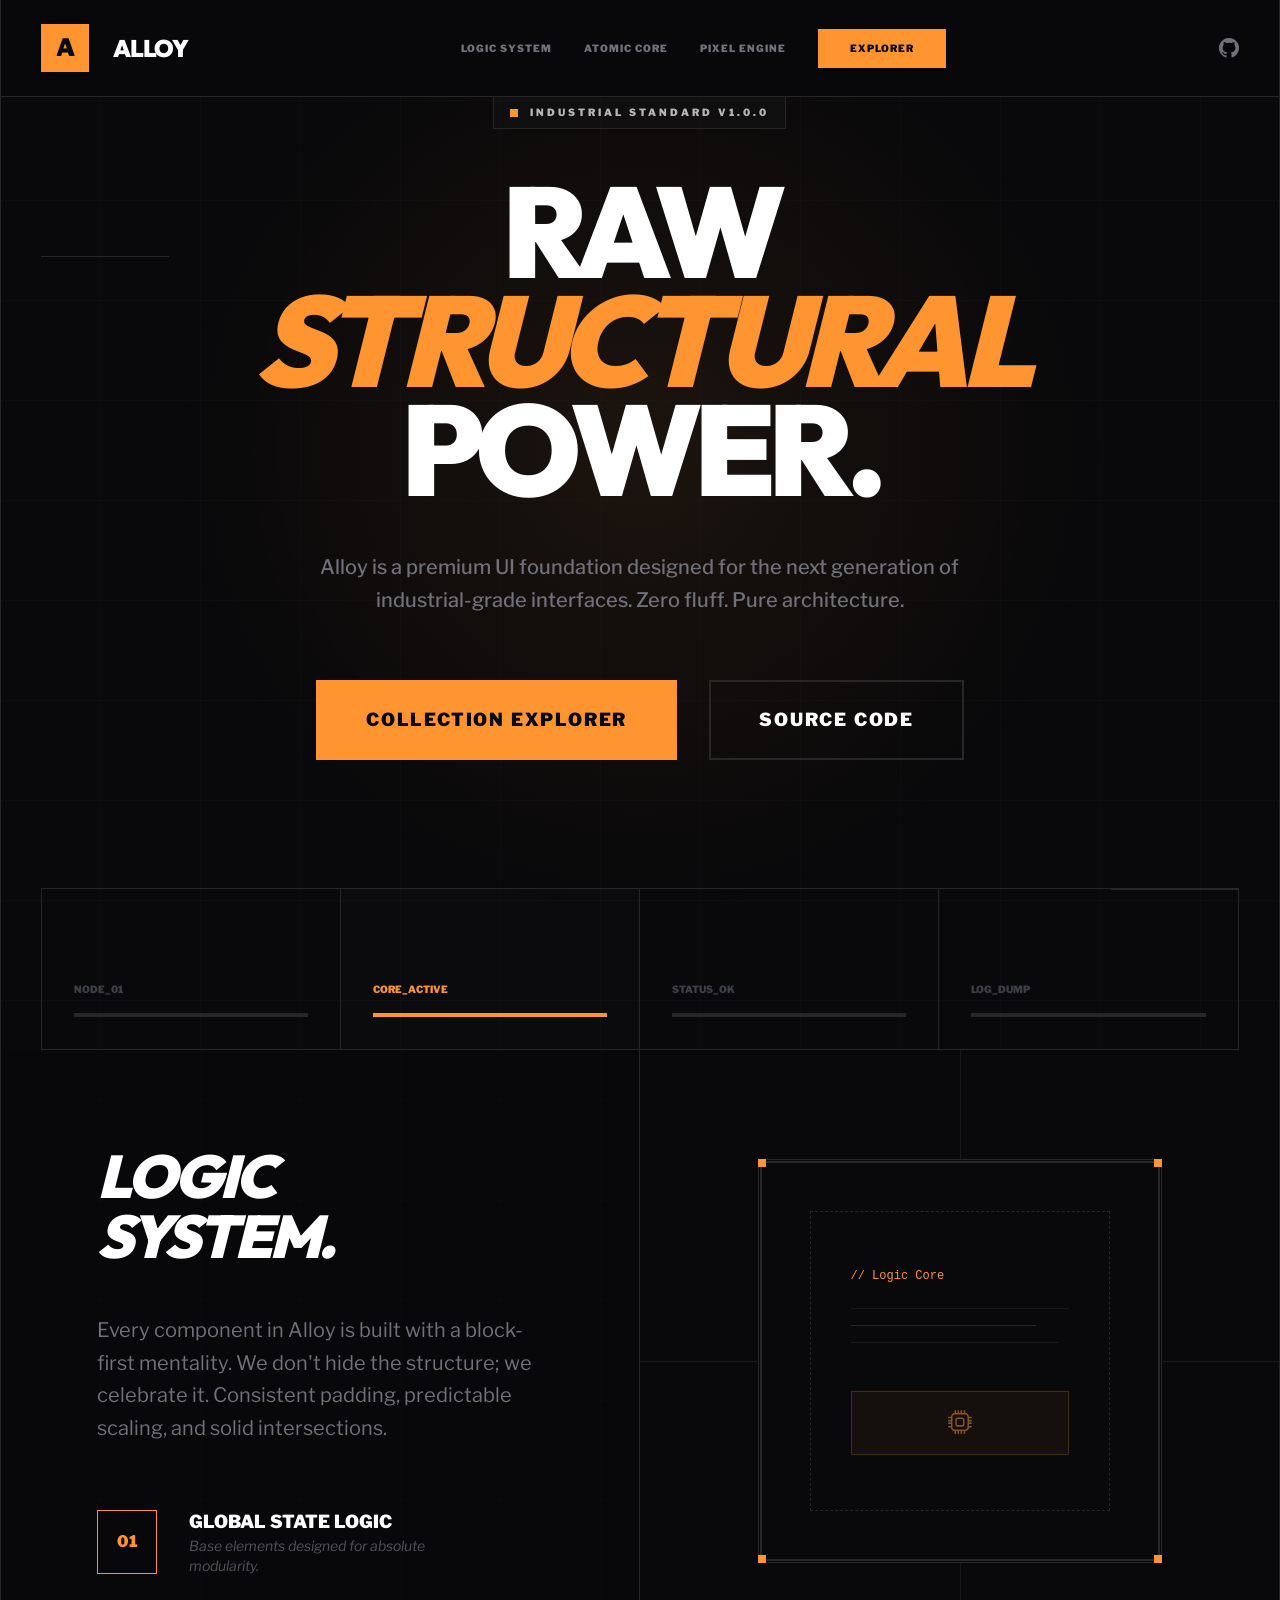
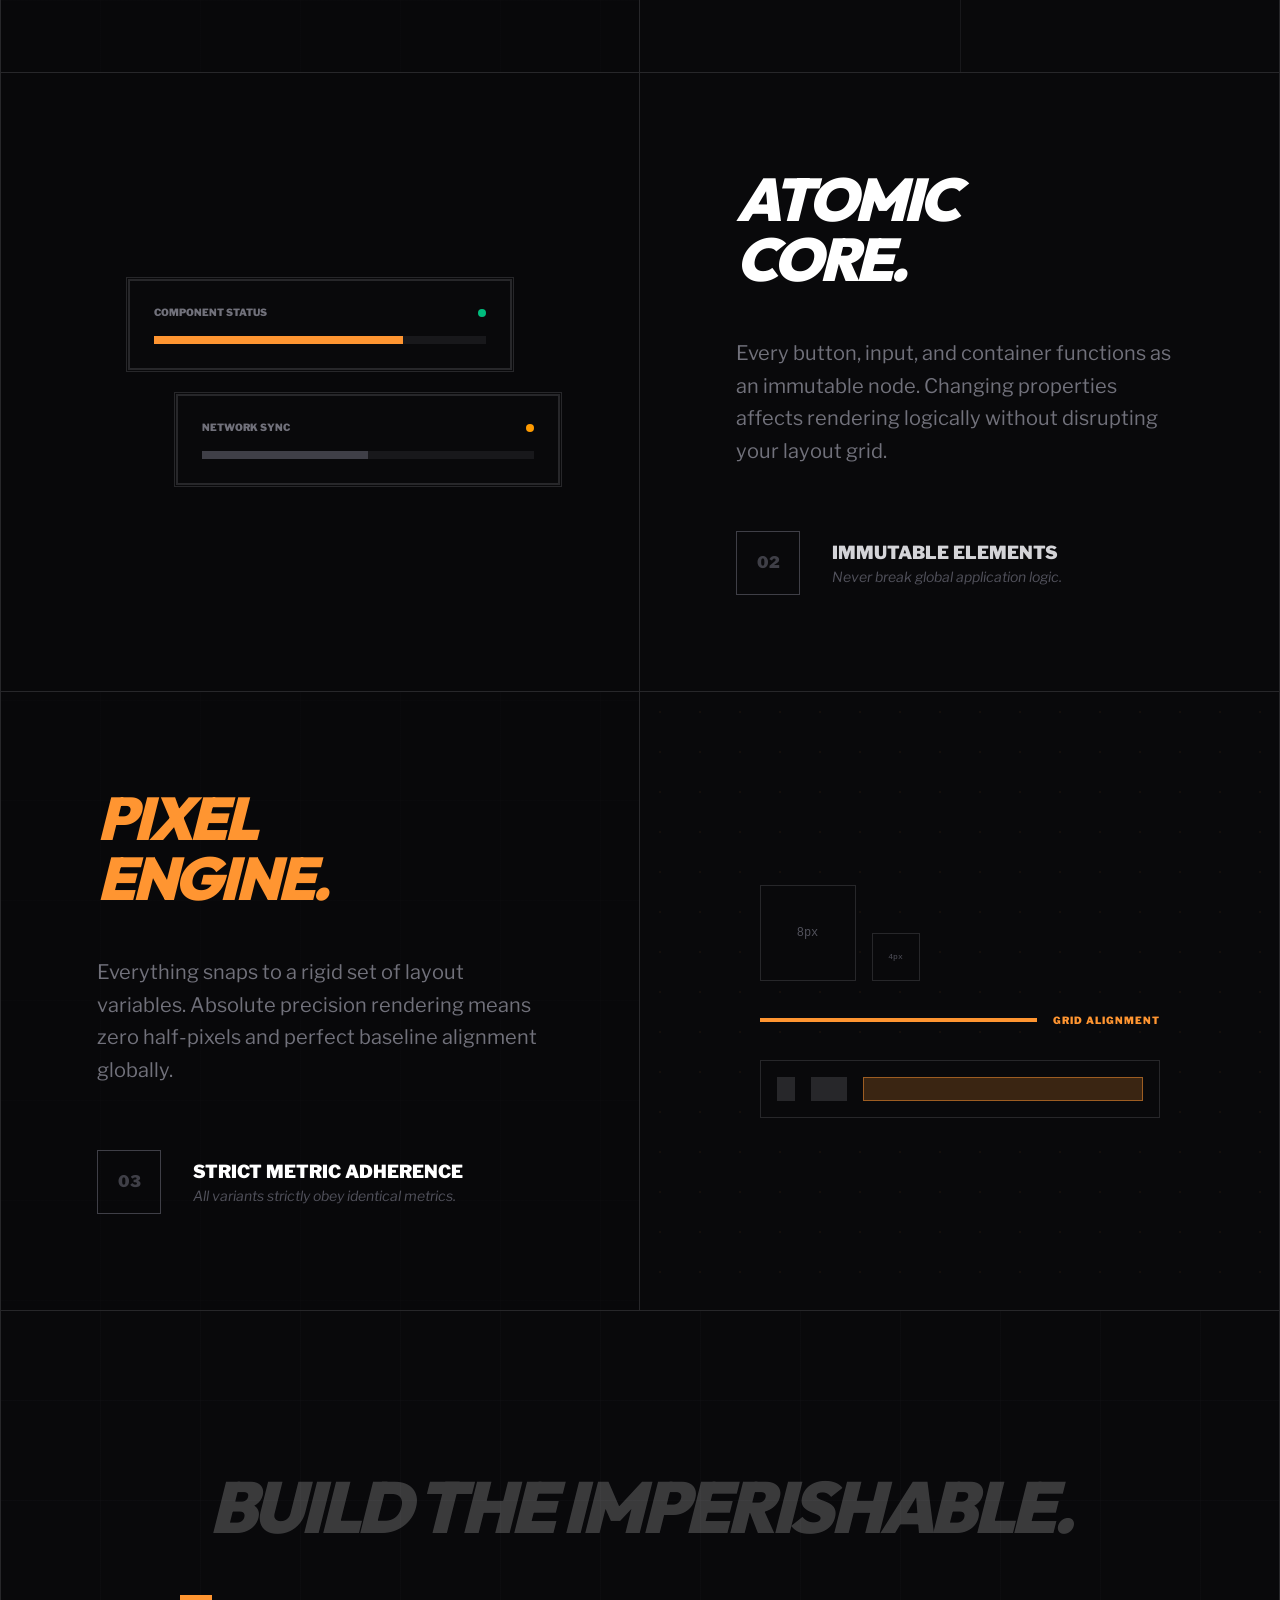
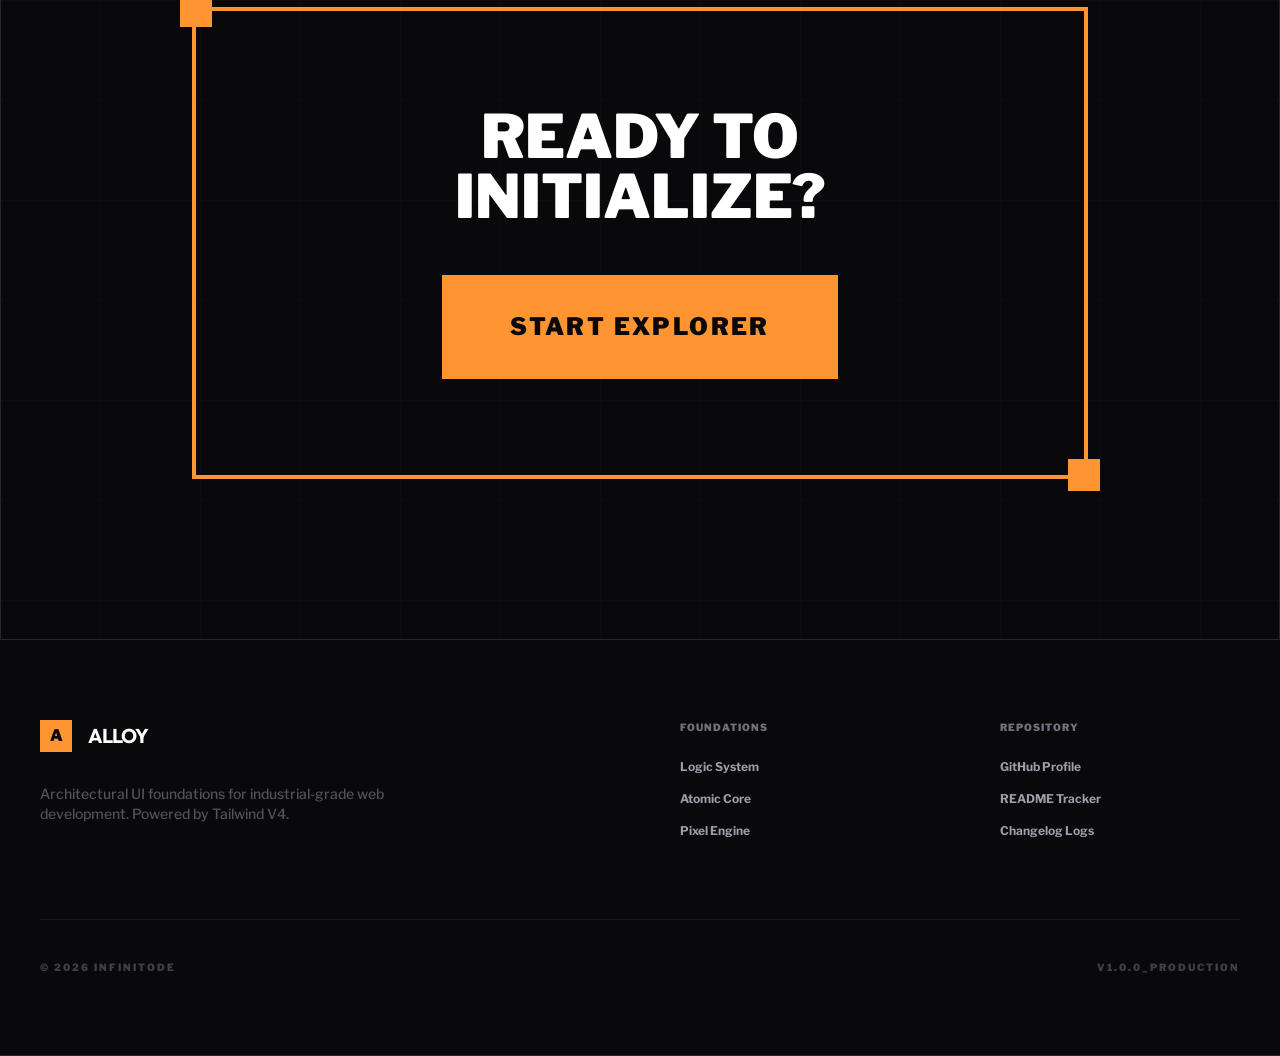
==== index.html @ 968284f5 "Initial commit." ====
﻿<!DOCTYPE html>
<html lang="en" class="dark">

<head>
    <meta charset="UTF-8">
    <meta name="viewport" content="width=device-width, initial-scale=1.0">
    <title>Alloy | Premium UI Foundation</title>
    <link href="./src/index.css" rel="stylesheet">
    <link rel="stylesheet" href="https://cdn.jsdelivr.net/npm/bootstrap-icons/font/bootstrap-icons.css">
    <style>
        :root {
            --color-primary: #FF9531;
            --color-bg: #09090b;
            --color-bg-alt: #18181b;
            --color-border: #27272a;
            --color-text: #ffffff;
            --color-text-dim: #71717a;
        }

        .grid-lines {
            background-image:
                linear-gradient(to right, rgba(39, 39, 42, 0.15) 1px, transparent 1px),
                linear-gradient(to bottom, rgba(39, 39, 42, 0.15) 1px, transparent 1px);
            background-size: 100px 100px;
        }

        .pixel-border {
            box-shadow: 0 0 0 1px var(--color-bg), 0 0 0 2px var(--color-border);
        }

        .hero-glow {
            background: radial-gradient(circle at 50% 50%, rgba(255, 149, 49, 0.08) 0%, transparent 60%);
        }
        
    </style>
</head>

<body class="bg-bg text-white font-sans overflow-x-hidden">
    <!-- Overlay Glow -->
    <div class="fixed inset-0 hero-glow pointer-events-none"></div>

    <!-- Structured Navigation -->
    <header class="fixed top-0 left-0 w-full z-50 border-b border-border bg-bg/95 backdrop-blur-md">
        <div class="max-w-[1440px] mx-auto px-10 h-24 flex items-center justify-between border-x border-border">
            <div class="flex items-center gap-6">
                <div class="w-12 h-12 bg-primary flex items-center justify-center font-black text-2xl text-zinc-950">A</div>
                <span class="text-2xl font-outfit font-black tracking-tighter">ALLOY</span>
            </div>

            <nav class="hidden md:flex items-center gap-8">
                <a href="#logic-system" class="text-[10px] font-black uppercase tracking-widest text-zinc-500 hover:text-white transition-colors">Logic System</a>
                <a href="#atomic-core" class="text-[10px] font-black uppercase tracking-widest text-zinc-500 hover:text-white transition-colors">Atomic Core</a>
                <a href="#pixel-engine" class="text-[10px] font-black uppercase tracking-widest text-zinc-500 hover:text-white transition-colors">Pixel Engine</a>
                <a href="components/index.html" class="px-8 py-3 bg-primary text-zinc-950 font-black text-[10px] uppercase tracking-widest hover:bg-white transition-all">EXPLORER</a>
            </nav>

            <div class="flex items-center gap-6">
                <a href="https://github.com/Infinitode/Alloy" class="text-xl text-zinc-500 hover:text-white" target="_blank"><i class="bi bi-github"></i></a>
                <div class="md:hidden text-2xl"><i class="bi bi-list"></i></div>
            </div>
        </div>
    </header>

    <main class="relative pt-24 min-h-screen grid-lines">
        <!-- Hero Section -->
        <section class="max-w-[1440px] mx-auto border-x border-border min-h-[calc(100vh-96px)] flex flex-col items-center justify-center px-10 relative overflow-hidden">
            <div class="absolute top-40 left-10 w-32 h-px bg-border"></div>
            <div class="absolute bottom-40 right-10 w-32 h-px bg-border"></div>

            <div class="text-center relative z-10">
                <div class="inline-flex items-center gap-3 px-4 py-2 border border-border bg-zinc-900/40 mb-12">
                    <span class="w-2 h-2 bg-primary animate-pulse"></span>
                    <span class="text-[10px] font-black tracking-[0.3em] uppercase opacity-70">Industrial Standard v1.0.0</span>
                </div>

                <h1 class="text-[clamp(3rem,10vw,10rem)] font-black font-outfit tracking-[calc(-0.06em)] leading-[0.85] mb-12">
                    RAW <br> <span class="text-primary italic">STRUCTURAL</span> <br> POWER.
                </h1>

                <p class="text-zinc-500 max-w-2xl mx-auto text-xl font-medium mb-16 leading-relaxed">
                    Alloy is a premium UI foundation designed for the next generation of industrial-grade interfaces. Zero fluff. Pure architecture.
                </p>

                <div class="flex flex-col md:flex-row items-center justify-center gap-8">
                    <a href="components/index.html" class="w-full md:w-auto px-12 py-6 bg-primary text-zinc-950 font-black text-lg uppercase tracking-widest border-2 border-primary hover:bg-transparent hover:text-primary transition-all">
                        COLLECTION EXPLORER
                    </a>
                    <a href="https://github.com/Infinitode/Alloy" target="_blank" class="w-full md:w-auto px-12 py-6 border-2 border-border font-black text-lg uppercase tracking-widest hover:border-primary hover:text-primary hover:bg-zinc-900/50 transition-all">
                        SOURCE CODE
                    </a>
                </div>
            </div>

            <!-- Visual Static Elements -->
            <div class="mt-32 w-full grid grid-cols-2 md:grid-cols-4 border border-border overflow-hidden">
                <div class="h-40 border-r border-border p-8 flex flex-col justify-end hover:bg-zinc-900/40 transition-colors cursor-pointer group">
                    <div class="text-[10px] font-black text-zinc-700 uppercase mb-4 group-hover:text-primary transition-colors">Node_01</div>
                    <div class="h-1 bg-zinc-800 w-full group-hover:bg-primary/50 transition-colors"></div>
                </div>
                <div class="h-40 border-r border-border p-8 flex flex-col justify-end bg-zinc-900/20 hover:bg-zinc-900/60 transition-colors cursor-pointer group">
                    <div class="text-[10px] font-black text-primary uppercase mb-4 group-hover:text-white transition-colors">Core_Active</div>
                    <div class="h-1 bg-primary w-full group-hover:bg-white transition-colors"></div>
                </div>
                <div class="h-40 border-r border-border p-8 flex flex-col justify-end hover:bg-zinc-900/40 transition-colors cursor-pointer group">
                    <div class="text-[10px] font-black text-zinc-700 uppercase mb-4 group-hover:text-primary transition-colors">Status_OK</div>
                    <div class="h-1 bg-zinc-800 w-full group-hover:bg-primary/50 transition-colors"></div>
                </div>
                <div class="h-40 p-8 flex flex-col justify-end hover:bg-zinc-900/40 transition-colors cursor-pointer group">
                    <div class="text-[10px] font-black text-zinc-700 uppercase mb-4 group-hover:text-primary transition-colors">Log_Dump</div>
                    <div class="h-1 bg-zinc-800 w-full group-hover:bg-primary/50 transition-colors"></div>
                </div>
            </div>
        </section>

        <!-- Logic System Section -->
        <section id="logic-system" class="max-w-[1440px] mx-auto border-x border-b border-border bg-bg/50">
            <div class="grid md:grid-cols-2 min-h-[600px]">
                <div class="p-12 lg:p-24 flex flex-col justify-center border-b md:border-b-0 md:border-r border-border">
                    <h2 class="text-6xl font-black font-outfit uppercase tracking-tighter mb-12 italic">Logic <br>System.</h2>
                    <p class="text-zinc-500 text-xl leading-relaxed mb-16 max-w-md">
                        Every component in Alloy is built with a block-first mentality. We don't hide the structure; we celebrate it. Consistent padding, predictable scaling, and solid intersections.
                    </p>
                    <div class="flex items-center gap-8 group cursor-pointer max-w-sm">
                        <div class="w-16 h-16 border border-primary flex items-center justify-center font-black text-primary transition-all group-hover:bg-primary group-hover:text-zinc-950">01</div>
                        <div>
                            <h4 class="font-black text-lg uppercase text-white group-hover:text-primary transition-colors">Global State Logic</h4>
                            <p class="text-zinc-600 text-sm italic">Base elements designed for absolute modularity.</p>
                        </div>
                    </div>
                </div>
                
                <div class="relative bg-zinc-950 flex items-center justify-center p-12 overflow-hidden">
                    <div class="absolute inset-x-0 top-1/2 h-px bg-zinc-900"></div>
                    <div class="absolute inset-y-0 left-1/2 w-px bg-zinc-900"></div>
                    
                    <div class="w-full max-w-[400px] aspect-square border-2 border-border bg-bg p-12 relative z-10 pixel-border hover:-translate-y-2 hover:border-primary transition-all cursor-pointer">
                        <div class="absolute -top-1 -left-1 w-2 h-2 bg-primary"></div>
                        <div class="absolute -top-1 -right-1 w-2 h-2 bg-primary"></div>
                        <div class="absolute -bottom-1 -left-1 w-2 h-2 bg-primary"></div>
                        <div class="absolute -bottom-1 -right-1 w-2 h-2 bg-primary"></div>

                        <div class="h-full border border-dashed border-zinc-800 p-10 flex flex-col justify-center group">
                            <span class="text-xs font-mono text-primary mb-6">// Logic Core</span>
                            <div class="space-y-4">
                                <div class="h-px bg-zinc-900 w-full group-hover:bg-primary/50 transition-colors"></div>
                                <div class="h-px bg-zinc-800 w-[85%] group-hover:bg-primary/30 transition-colors"></div>
                                <div class="h-px bg-zinc-900 w-[95%] group-hover:bg-primary/40 transition-colors"></div>
                                <div class="mt-12 h-16 bg-primary/5 border border-primary/20 flex items-center justify-center">
                                     <i class="bi bi-cpu text-primary opacity-50 text-2xl group-hover:opacity-100 transition-opacity"></i>
                                </div>
                            </div>
                        </div>
                    </div>
                </div>
            </div>
        </section>

        <!-- Atomic Core Section -->
        <section id="atomic-core" class="max-w-[1440px] mx-auto border-x border-b border-border bg-zinc-950">
            <div class="grid md:grid-cols-2 min-h-[600px]">
                <div class="relative bg-bg/50 flex flex-col p-12 overflow-hidden justify-center items-center border-b md:border-b-0 md:border-r border-border order-last md:order-first">
                    <div class="absolute inset-0 grid-lines opacity-10"></div>
                    <div class="relative z-10 w-full max-w-sm">
                        <div class="w-full bg-bg border-2 border-border p-6 mb-6 pixel-border group hover:border-white transition-all cursor-pointer">
                            <div class="flex justify-between items-center mb-4">
                                <span class="text-[10px] font-black uppercase text-zinc-500 group-hover:text-white transition-colors">Component Status</span>
                                <div class="w-2 h-2 rounded-full bg-emerald-500 animate-pulse"></div>
                            </div>
                            <div class="h-2 w-full bg-zinc-900"><div class="h-full bg-primary w-3/4"></div></div>
                        </div>
                        <div class="w-full bg-bg border-2 border-border p-6 ml-12 pixel-border group hover:border-white transition-all cursor-pointer">
                            <div class="flex justify-between items-center mb-4">
                                <span class="text-[10px] font-black uppercase text-zinc-500 group-hover:text-white transition-colors">Network Sync</span>
                                <div class="w-2 h-2 rounded-full bg-amber-500"></div>
                            </div>
                            <div class="h-2 w-full bg-zinc-900"><div class="h-full bg-zinc-700 w-1/2 group-hover:bg-white transition-colors"></div></div>
                        </div>
                    </div>
                </div>
                <div class="p-12 lg:p-24 flex flex-col justify-center">
                    <h2 class="text-6xl font-black font-outfit uppercase tracking-tighter mb-12 italic">Atomic <br>Core.</h2>
                    <p class="text-zinc-500 text-xl leading-relaxed mb-16 max-w-md">
                        Every button, input, and container functions as an immutable node. Changing properties affects rendering logically without disrupting your layout grid.
                    </p>
                    <div class="flex items-center gap-8 group cursor-pointer max-w-sm">
                        <div class="w-16 h-16 border border-zinc-700 flex items-center justify-center font-black text-zinc-700 transition-all group-hover:border-white group-hover:text-white">02</div>
                        <div>
                            <h4 class="font-black text-lg uppercase text-zinc-300 group-hover:text-white transition-colors">Immutable Elements</h4>
                            <p class="text-zinc-600 text-sm italic">Never break global application logic.</p>
                        </div>
                    </div>
                </div>
            </div>
        </section>

        <!-- Pixel Engine Section -->
        <section id="pixel-engine" class="max-w-[1440px] mx-auto border-x border-b border-border bg-bg/50">
            <div class="grid md:grid-cols-2 min-h-[600px]">
                <div class="p-12 lg:p-24 flex flex-col justify-center border-b md:border-b-0 md:border-r border-border">
                    <h2 class="text-6xl font-black font-outfit uppercase tracking-tighter mb-12 italic text-primary">Pixel<br>Engine.</h2>
                    <p class="text-zinc-500 text-xl leading-relaxed mb-16 max-w-md">
                        Everything snaps to a rigid set of layout variables. Absolute precision rendering means zero half-pixels and perfect baseline alignment globally.
                    </p>
                    <div class="flex items-center gap-8 group cursor-pointer max-w-sm">
                        <div class="w-16 h-16 border border-zinc-700 flex items-center justify-center font-black text-zinc-700 transition-all group-hover:border-primary group-hover:text-primary">03</div>
                        <div>
                            <h4 class="font-black text-lg uppercase text-white group-hover:text-primary transition-colors">Strict Metric Adherence</h4>
                            <p class="text-zinc-600 text-sm italic">All variants strictly obey identical metrics.</p>
                        </div>
                    </div>
                </div>
                <div class="relative bg-zinc-950 flex flex-col justify-between p-12 overflow-hidden group cursor-pointer">
                    <div class="absolute inset-0 bg-[radial-gradient(circle_at_center,var(--color-primary)_1px,transparent_1px)] bg-size-[40px_40px] opacity-5 group-hover:opacity-20 transition-opacity"></div>
                    <div class="relative z-10 w-full flex-1 flex flex-col justify-center gap-8 max-w-[400px] mx-auto">
                        <div class="flex gap-4">
                            <div class="w-24 h-24 border border-border bg-bg flex items-center justify-center font-mono text-zinc-600 text-xs">8px</div>
                            <div class="w-12 h-12 border border-border bg-bg mt-auto flex items-center justify-center font-mono text-zinc-600 text-xs text-[8px]">4px</div>
                        </div>
                        <div class="flex items-center gap-4">
                            <div class="h-1 bg-primary flex-1 group-hover:shadow-[0_0_10px_var(--color-primary)] transition-shadow"></div>
                            <div class="font-black text-[10px] text-primary tracking-widest uppercase">Grid Alignment</div>
                        </div>
                        <div class="flex gap-4 border border-border p-4 bg-bg items-center">
                            <div class="w-6 h-6 bg-zinc-800 group-hover:bg-primary transition-colors"></div>
                            <div class="w-12 h-6 bg-zinc-800"></div>
                            <div class="w-full h-6 bg-primary/20 border border-primary/50"></div>
                        </div>
                    </div>
                </div>
            </div>
        </section>

        <!-- Final Call Section -->
        <section class="max-w-[1440px] mx-auto border-x border-border py-40 text-center px-10">
            <h2 class="text-7xl font-black font-outfit uppercase tracking-tighter mb-16 italic opacity-20">BUILD THE IMPERISHABLE.</h2>
            <div class="max-w-4xl mx-auto border-4 border-primary p-12 md:p-24 relative">
                <div class="absolute -top-4 -left-4 w-8 h-8 bg-primary"></div>
                <div class="absolute -bottom-4 -right-4 w-8 h-8 bg-primary"></div>
                <h3 class="text-4xl md:text-6xl font-black mb-12 uppercase">READY TO INITIALIZE?</h3>
                <a href="components/index.html" class="inline-block px-16 py-8 bg-primary text-zinc-950 font-black text-2xl uppercase tracking-widest hover:bg-white transition-all border-4 border-primary hover:border-white">START EXPLORER</a>
            </div>
        </section>
    </main>

    <footer class="border-y border-border py-20 px-10 bg-zinc-950">
        <div class="max-w-[1440px] mx-auto grid md:grid-cols-4 gap-20">
            <div class="col-span-2">
                <div class="flex items-center gap-4 mb-8">
                    <div class="w-8 h-8 bg-primary flex items-center justify-center font-black text-zinc-950">A</div>
                    <span class="text-xl font-bold font-outfit tracking-tighter">ALLOY</span>
                </div>
                <p class="text-zinc-600 max-w-sm text-sm font-medium">Architectural UI foundations for industrial-grade web development. Powered by Tailwind V4.</p>
            </div>
            <div class="space-y-4">
                <h4 class="text-[10px] font-black text-zinc-500 uppercase tracking-widest mb-6">Foundations</h4>
                <a href="#logic-system" class="block text-xs font-bold text-zinc-400 hover:text-primary">Logic System</a>
                <a href="#atomic-core" class="block text-xs font-bold text-zinc-400 hover:text-primary">Atomic Core</a>
                <a href="#pixel-engine" class="block text-xs font-bold text-zinc-400 hover:text-primary">Pixel Engine</a>
            </div>
            <div class="space-y-4">
                <h4 class="text-[10px] font-black text-zinc-500 uppercase tracking-widest mb-6">Repository</h4>
                <a href="https://github.com/Infinitode/Alloy" target="_blank" class="block text-xs font-bold text-zinc-400 hover:text-primary">GitHub Profile</a>
                <a href="https://github.com/Infinitode/Alloy#readme" target="_blank" class="block text-xs font-bold text-zinc-400 hover:text-primary">README Tracker</a>
                <a href="https://github.com/Infinitode/Alloy/commits/main" target="_blank" class="block text-xs font-bold text-zinc-400 hover:text-primary">Changelog Logs</a>
            </div>
        </div>
        <div class="max-w-[1440px] mx-auto mt-20 pt-10 border-t border-zinc-900 flex justify-between items-center text-[10px] font-black text-zinc-700 uppercase tracking-[0.2em]">
            <span>&copy; 2026 INFINITODE</span>
            <span>v1.0.0_PRODUCTION</span>
        </div>
    </footer>
</body>

</html>
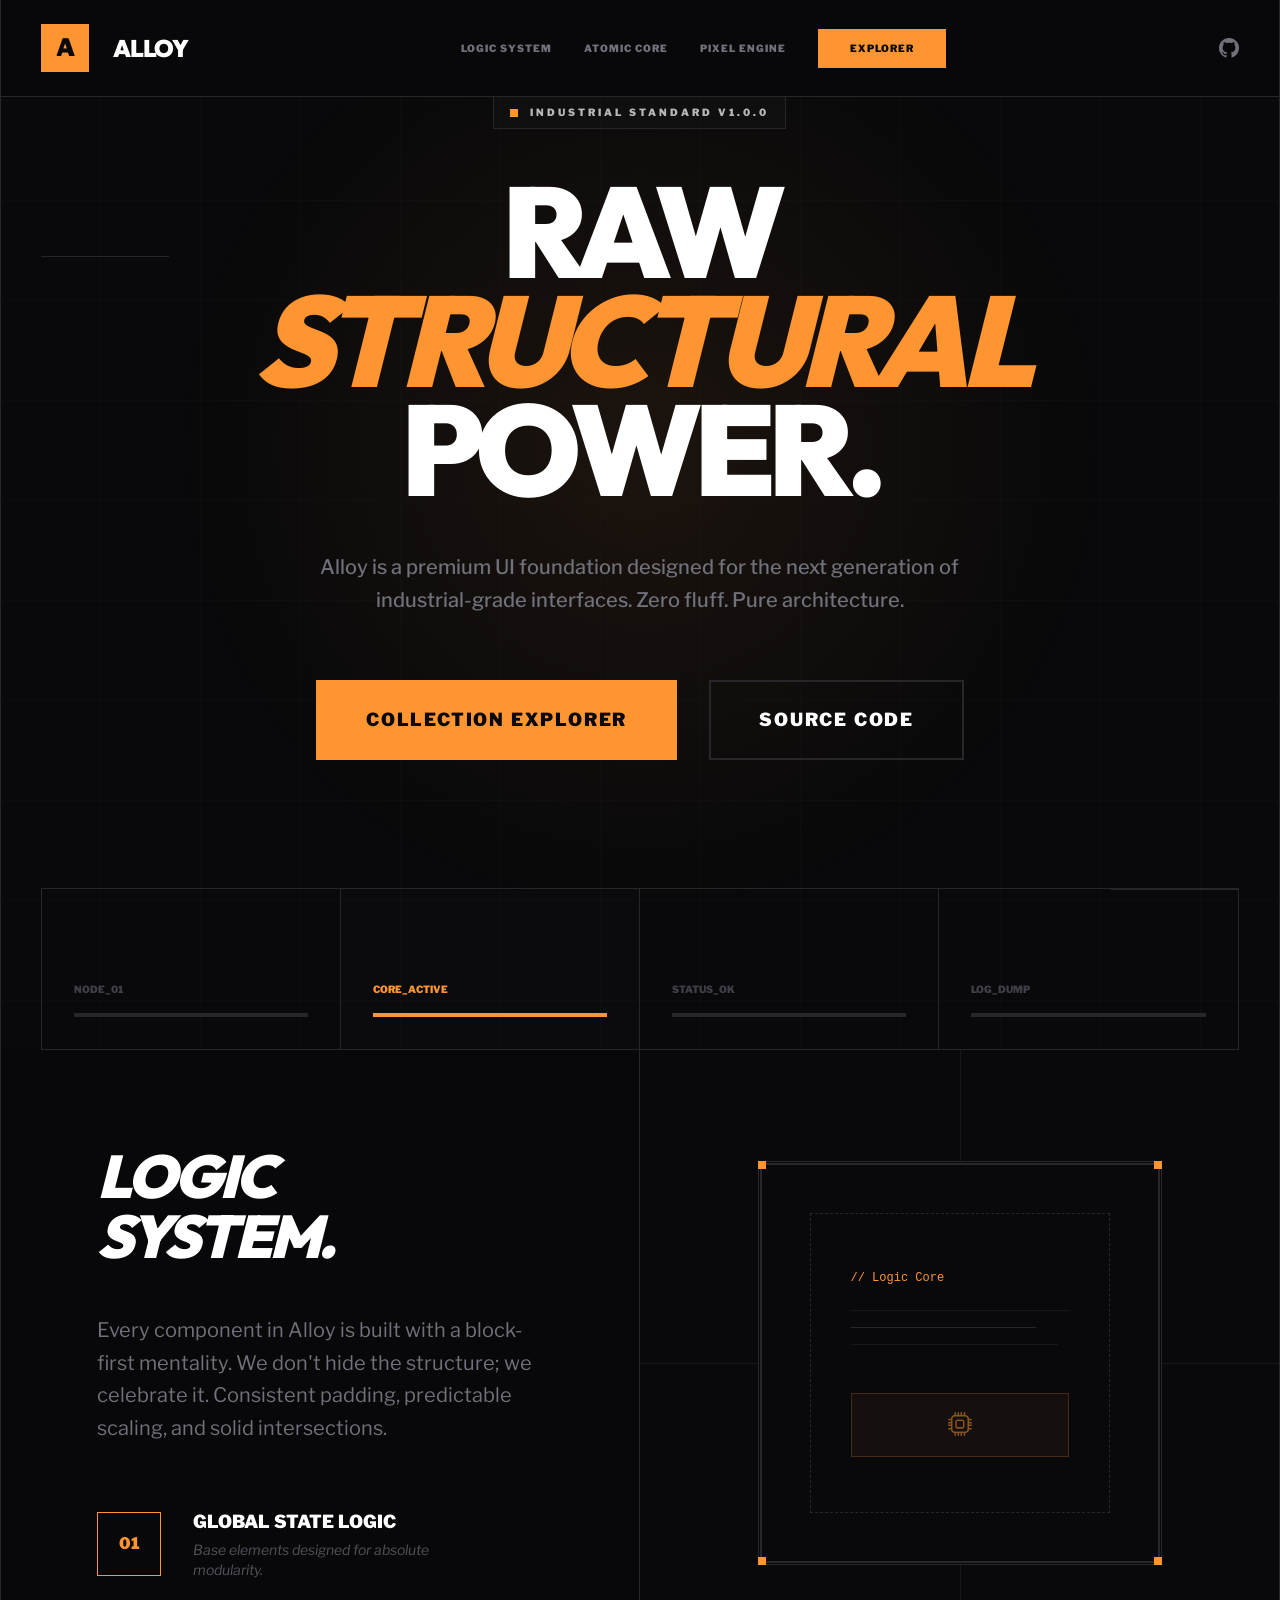
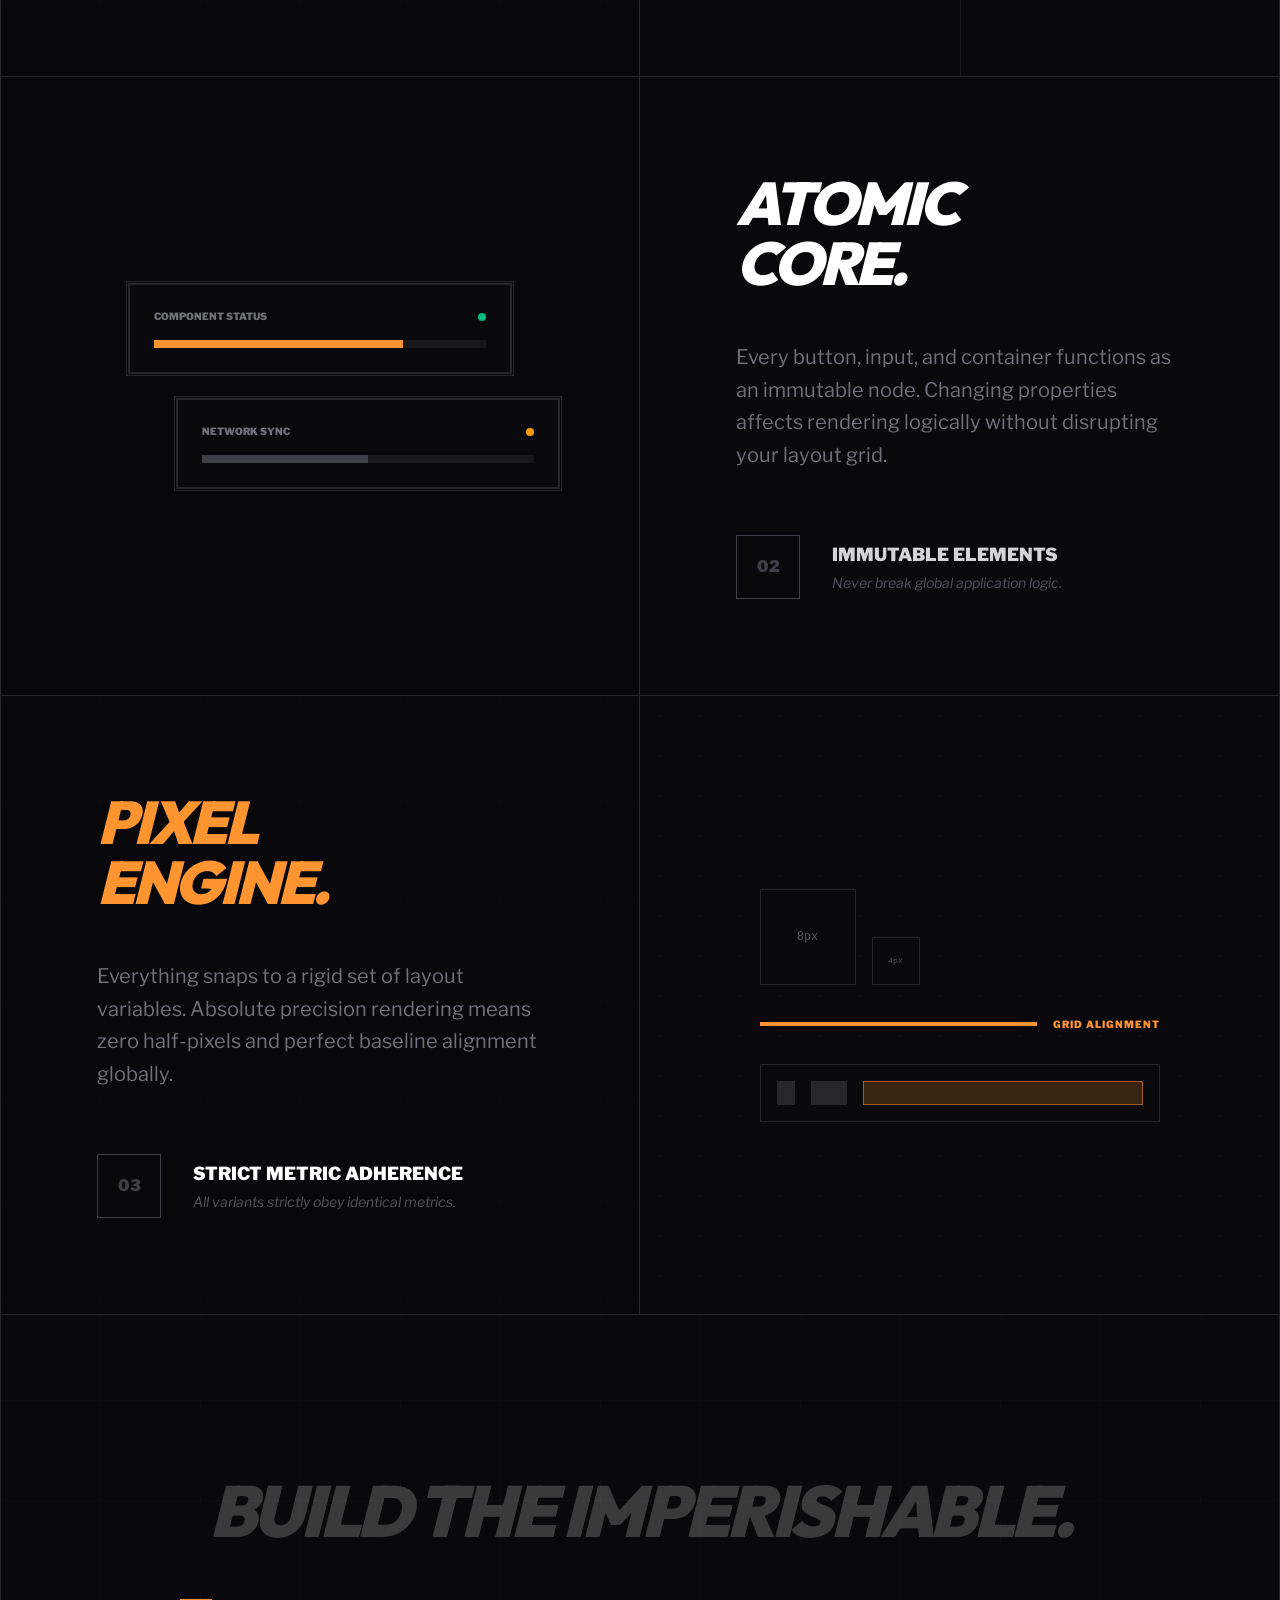
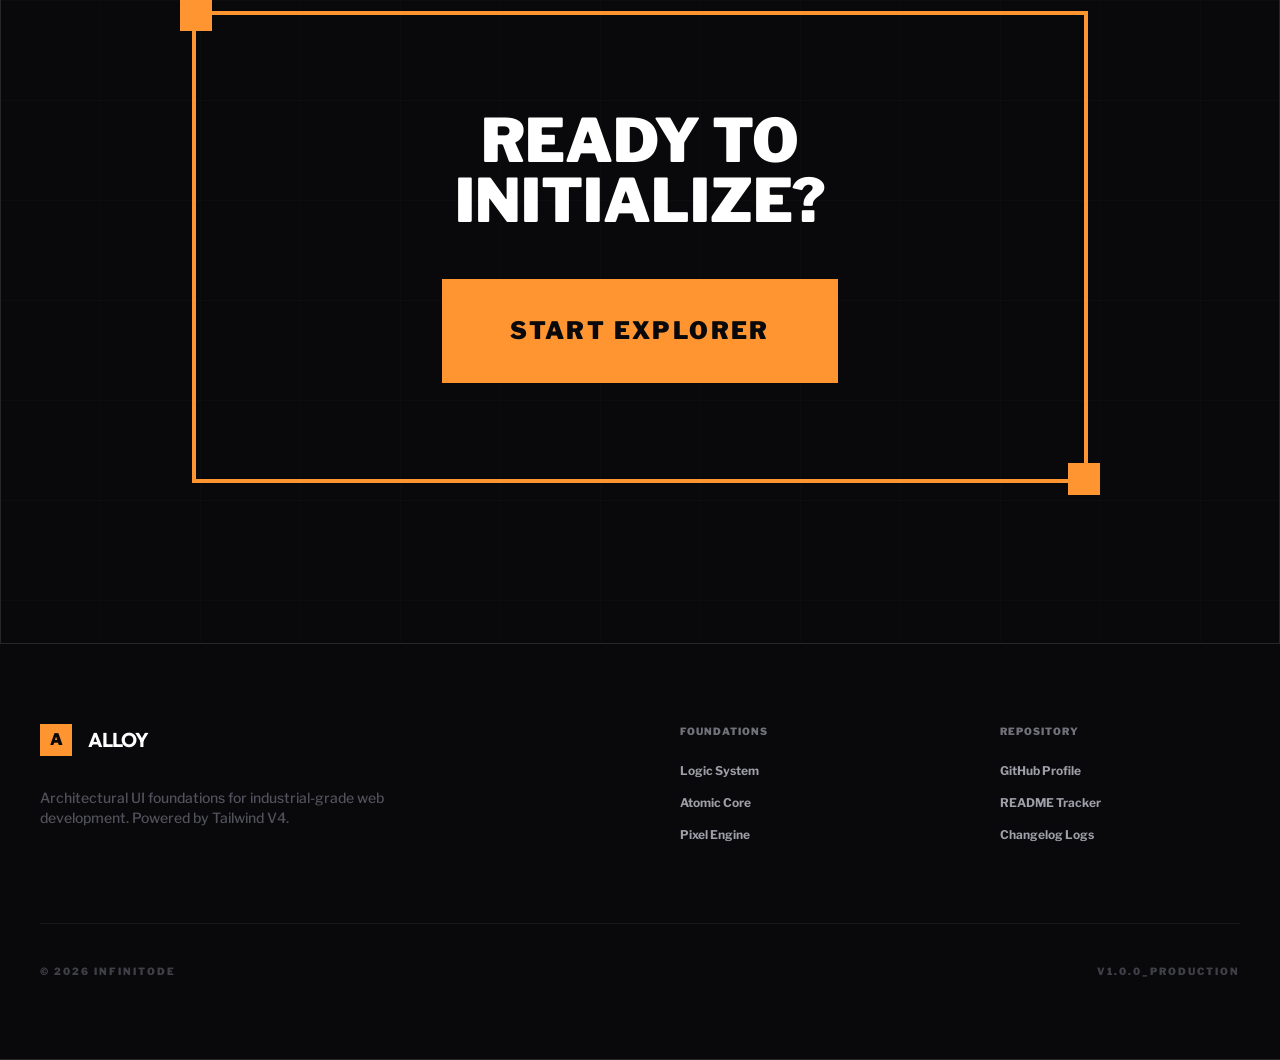
==== commit bdd9027a: "Updated Alloy UI with mobile responsive design." ====
--- a/index.html
+++ b/index.html
@@ -1,4 +1,4 @@
-﻿<!DOCTYPE html>
+<!DOCTYPE html>
 <html lang="en" class="dark">
 
 <head>
@@ -41,10 +41,10 @@
 
     <!-- Structured Navigation -->
     <header class="fixed top-0 left-0 w-full z-50 border-b border-border bg-bg/95 backdrop-blur-md">
-        <div class="max-w-[1440px] mx-auto px-10 h-24 flex items-center justify-between border-x border-border">
-            <div class="flex items-center gap-6">
-                <div class="w-12 h-12 bg-primary flex items-center justify-center font-black text-2xl text-zinc-950">A</div>
-                <span class="text-2xl font-outfit font-black tracking-tighter">ALLOY</span>
+        <div class="max-w-[1440px] mx-auto px-6 md:px-10 h-20 md:h-24 flex items-center justify-between border-x border-border">
+            <div class="flex items-center gap-4 md:gap-6">
+                <div class="w-10 h-10 md:w-12 md:h-12 bg-primary flex items-center justify-center font-black text-xl md:text-2xl text-zinc-950">A</div>
+                <span class="text-xl md:text-2xl font-outfit font-black tracking-tighter">ALLOY</span>
             </div>
 
             <nav class="hidden md:flex items-center gap-8">
@@ -55,10 +55,18 @@
             </nav>
 
             <div class="flex items-center gap-6">
-                <a href="https://github.com/Infinitode/Alloy" class="text-xl text-zinc-500 hover:text-white" target="_blank"><i class="bi bi-github"></i></a>
-                <div class="md:hidden text-2xl"><i class="bi bi-list"></i></div>
+                <a href="https://github.com/Infinitode/Alloy" class="hidden md:block text-xl text-zinc-500 hover:text-white" target="_blank"><i class="bi bi-github"></i></a>
+                <button id="mobileMenuBtn" class="md:hidden text-2xl text-zinc-300 hover:text-white transition-colors"><i class="bi bi-list"></i></button>
             </div>
         </div>
+        <!-- Mobile Navigation Menu -->
+        <nav id="mobileMenu" class="hidden md:hidden border-b border-border bg-bg px-6 py-8 flex-col gap-6">
+            <a href="#logic-system" class="mobile-link text-xs font-black uppercase tracking-widest text-zinc-400 hover:text-white transition-colors">Logic System</a>
+            <a href="#atomic-core" class="mobile-link text-xs font-black uppercase tracking-widest text-zinc-400 hover:text-white transition-colors">Atomic Core</a>
+            <a href="#pixel-engine" class="mobile-link text-xs font-black uppercase tracking-widest text-zinc-400 hover:text-white transition-colors">Pixel Engine</a>
+            <hr class="border-border">
+            <a href="components/index.html" class="w-full text-center py-4 bg-primary text-zinc-950 font-black text-xs uppercase tracking-widest">Vault Explorer</a>
+        </nav>
     </header>
 
     <main class="relative pt-24 min-h-screen grid-lines">
@@ -81,11 +89,11 @@
                     Alloy is a premium UI foundation designed for the next generation of industrial-grade interfaces. Zero fluff. Pure architecture.
                 </p>
 
-                <div class="flex flex-col md:flex-row items-center justify-center gap-8">
-                    <a href="components/index.html" class="w-full md:w-auto px-12 py-6 bg-primary text-zinc-950 font-black text-lg uppercase tracking-widest border-2 border-primary hover:bg-transparent hover:text-primary transition-all">
+                <div class="flex flex-col md:flex-row items-center justify-center gap-4 md:gap-8 w-full max-w-xl md:max-w-none mx-auto">
+                    <a href="components/index.html" class="w-full md:w-auto px-8 py-4 md:px-12 md:py-6 bg-primary text-zinc-950 font-black text-sm md:text-lg uppercase tracking-widest border-2 border-primary hover:bg-transparent hover:text-primary transition-all text-center">
                         COLLECTION EXPLORER
                     </a>
-                    <a href="https://github.com/Infinitode/Alloy" target="_blank" class="w-full md:w-auto px-12 py-6 border-2 border-border font-black text-lg uppercase tracking-widest hover:border-primary hover:text-primary hover:bg-zinc-900/50 transition-all">
+                    <a href="https://github.com/Infinitode/Alloy" target="_blank" class="w-full md:w-auto px-8 py-4 md:px-12 md:py-6 border-2 border-border font-black text-sm md:text-lg uppercase tracking-widest hover:border-primary hover:text-primary hover:bg-zinc-900/50 transition-all text-center">
                         SOURCE CODE
                     </a>
                 </div>
@@ -114,33 +122,33 @@
 
         <!-- Logic System Section -->
         <section id="logic-system" class="max-w-[1440px] mx-auto border-x border-b border-border bg-bg/50">
-            <div class="grid md:grid-cols-2 min-h-[600px]">
-                <div class="p-12 lg:p-24 flex flex-col justify-center border-b md:border-b-0 md:border-r border-border">
-                    <h2 class="text-6xl font-black font-outfit uppercase tracking-tighter mb-12 italic">Logic <br>System.</h2>
-                    <p class="text-zinc-500 text-xl leading-relaxed mb-16 max-w-md">
+            <div class="grid grid-cols-1 md:grid-cols-2 min-h-[600px]">
+                <div class="p-8 md:p-12 lg:p-24 flex flex-col justify-center border-b md:border-b-0 md:border-r border-border">
+                    <h2 class="text-5xl md:text-6xl font-black font-outfit uppercase tracking-tighter mb-8 md:mb-12 italic">Logic <br>System.</h2>
+                    <p class="text-zinc-500 text-lg md:text-xl leading-relaxed mb-12 md:mb-16 max-w-md">
                         Every component in Alloy is built with a block-first mentality. We don't hide the structure; we celebrate it. Consistent padding, predictable scaling, and solid intersections.
                     </p>
-                    <div class="flex items-center gap-8 group cursor-pointer max-w-sm">
-                        <div class="w-16 h-16 border border-primary flex items-center justify-center font-black text-primary transition-all group-hover:bg-primary group-hover:text-zinc-950">01</div>
+                    <div class="flex items-center gap-6 md:gap-8 group cursor-pointer max-w-sm">
+                        <div class="w-14 h-14 md:w-16 md:h-16 shrink-0 border border-primary flex items-center justify-center font-black text-primary transition-all group-hover:bg-primary group-hover:text-zinc-950">01</div>
                         <div>
-                            <h4 class="font-black text-lg uppercase text-white group-hover:text-primary transition-colors">Global State Logic</h4>
-                            <p class="text-zinc-600 text-sm italic">Base elements designed for absolute modularity.</p>
+                            <h4 class="font-black text-base md:text-lg uppercase text-white group-hover:text-primary transition-colors">Global State Logic</h4>
+                            <p class="text-zinc-600 text-xs md:text-sm italic mt-1">Base elements designed for absolute modularity.</p>
                         </div>
                     </div>
                 </div>
                 
-                <div class="relative bg-zinc-950 flex items-center justify-center p-12 overflow-hidden">
+                <div class="relative bg-zinc-950 flex items-center justify-center p-8 md:p-12 overflow-hidden">
                     <div class="absolute inset-x-0 top-1/2 h-px bg-zinc-900"></div>
                     <div class="absolute inset-y-0 left-1/2 w-px bg-zinc-900"></div>
                     
-                    <div class="w-full max-w-[400px] aspect-square border-2 border-border bg-bg p-12 relative z-10 pixel-border hover:-translate-y-2 hover:border-primary transition-all cursor-pointer">
+                    <div class="w-full max-w-[400px] aspect-square border-2 border-border bg-bg p-8 md:p-12 relative z-10 pixel-border hover:-translate-y-2 hover:border-primary transition-all cursor-pointer">
                         <div class="absolute -top-1 -left-1 w-2 h-2 bg-primary"></div>
                         <div class="absolute -top-1 -right-1 w-2 h-2 bg-primary"></div>
                         <div class="absolute -bottom-1 -left-1 w-2 h-2 bg-primary"></div>
                         <div class="absolute -bottom-1 -right-1 w-2 h-2 bg-primary"></div>
 
-                        <div class="h-full border border-dashed border-zinc-800 p-10 flex flex-col justify-center group">
-                            <span class="text-xs font-mono text-primary mb-6">// Logic Core</span>
+                        <div class="h-full border border-dashed border-zinc-800 p-6 md:p-10 flex flex-col justify-center group">
+                            <span class="text-[10px] md:text-xs font-mono text-primary mb-6">// Logic Core</span>
                             <div class="space-y-4">
                                 <div class="h-px bg-zinc-900 w-full group-hover:bg-primary/50 transition-colors"></div>
                                 <div class="h-px bg-zinc-800 w-[85%] group-hover:bg-primary/30 transition-colors"></div>
@@ -157,18 +165,18 @@
 
         <!-- Atomic Core Section -->
         <section id="atomic-core" class="max-w-[1440px] mx-auto border-x border-b border-border bg-zinc-950">
-            <div class="grid md:grid-cols-2 min-h-[600px]">
-                <div class="relative bg-bg/50 flex flex-col p-12 overflow-hidden justify-center items-center border-b md:border-b-0 md:border-r border-border order-last md:order-first">
+            <div class="grid grid-cols-1 md:grid-cols-2 min-h-[600px]">
+                <div class="relative bg-bg/50 flex flex-col p-8 md:p-12 overflow-hidden justify-center items-center border-b md:border-b-0 md:border-r border-border order-last md:order-first">
                     <div class="absolute inset-0 grid-lines opacity-10"></div>
                     <div class="relative z-10 w-full max-w-sm">
-                        <div class="w-full bg-bg border-2 border-border p-6 mb-6 pixel-border group hover:border-white transition-all cursor-pointer">
+                        <div class="w-full bg-bg border-2 border-border p-5 md:p-6 mb-4 md:mb-6 pixel-border group hover:border-white transition-all cursor-pointer">
                             <div class="flex justify-between items-center mb-4">
                                 <span class="text-[10px] font-black uppercase text-zinc-500 group-hover:text-white transition-colors">Component Status</span>
                                 <div class="w-2 h-2 rounded-full bg-emerald-500 animate-pulse"></div>
                             </div>
                             <div class="h-2 w-full bg-zinc-900"><div class="h-full bg-primary w-3/4"></div></div>
                         </div>
-                        <div class="w-full bg-bg border-2 border-border p-6 ml-12 pixel-border group hover:border-white transition-all cursor-pointer">
+                        <div class="w-[90%] md:w-full bg-bg border-2 border-border p-5 md:p-6 ml-auto md:ml-12 pixel-border group hover:border-white transition-all cursor-pointer">
                             <div class="flex justify-between items-center mb-4">
                                 <span class="text-[10px] font-black uppercase text-zinc-500 group-hover:text-white transition-colors">Network Sync</span>
                                 <div class="w-2 h-2 rounded-full bg-amber-500"></div>
@@ -177,16 +185,16 @@
                         </div>
                     </div>
                 </div>
-                <div class="p-12 lg:p-24 flex flex-col justify-center">
-                    <h2 class="text-6xl font-black font-outfit uppercase tracking-tighter mb-12 italic">Atomic <br>Core.</h2>
-                    <p class="text-zinc-500 text-xl leading-relaxed mb-16 max-w-md">
+                <div class="p-8 md:p-12 lg:p-24 flex flex-col justify-center">
+                    <h2 class="text-5xl md:text-6xl font-black font-outfit uppercase tracking-tighter mb-8 md:mb-12 italic">Atomic <br>Core.</h2>
+                    <p class="text-zinc-500 text-lg md:text-xl leading-relaxed mb-12 md:mb-16 max-w-md">
                         Every button, input, and container functions as an immutable node. Changing properties affects rendering logically without disrupting your layout grid.
                     </p>
-                    <div class="flex items-center gap-8 group cursor-pointer max-w-sm">
-                        <div class="w-16 h-16 border border-zinc-700 flex items-center justify-center font-black text-zinc-700 transition-all group-hover:border-white group-hover:text-white">02</div>
+                    <div class="flex items-center gap-6 md:gap-8 group cursor-pointer max-w-sm">
+                        <div class="w-14 h-14 md:w-16 md:h-16 shrink-0 border border-zinc-700 flex items-center justify-center font-black text-zinc-700 transition-all group-hover:border-white group-hover:text-white">02</div>
                         <div>
-                            <h4 class="font-black text-lg uppercase text-zinc-300 group-hover:text-white transition-colors">Immutable Elements</h4>
-                            <p class="text-zinc-600 text-sm italic">Never break global application logic.</p>
+                            <h4 class="font-black text-base md:text-lg uppercase text-zinc-300 group-hover:text-white transition-colors">Immutable Elements</h4>
+                            <p class="text-zinc-600 text-xs md:text-sm italic mt-1">Never break global application logic.</p>
                         </div>
                     </div>
                 </div>
@@ -195,35 +203,35 @@
 
         <!-- Pixel Engine Section -->
         <section id="pixel-engine" class="max-w-[1440px] mx-auto border-x border-b border-border bg-bg/50">
-            <div class="grid md:grid-cols-2 min-h-[600px]">
-                <div class="p-12 lg:p-24 flex flex-col justify-center border-b md:border-b-0 md:border-r border-border">
-                    <h2 class="text-6xl font-black font-outfit uppercase tracking-tighter mb-12 italic text-primary">Pixel<br>Engine.</h2>
-                    <p class="text-zinc-500 text-xl leading-relaxed mb-16 max-w-md">
+            <div class="grid grid-cols-1 md:grid-cols-2 min-h-[600px]">
+                <div class="p-8 md:p-12 lg:p-24 flex flex-col justify-center border-b md:border-b-0 md:border-r border-border">
+                    <h2 class="text-5xl md:text-6xl font-black font-outfit uppercase tracking-tighter mb-8 md:mb-12 italic text-primary">Pixel<br>Engine.</h2>
+                    <p class="text-zinc-500 text-lg md:text-xl leading-relaxed mb-12 md:mb-16 max-w-md">
                         Everything snaps to a rigid set of layout variables. Absolute precision rendering means zero half-pixels and perfect baseline alignment globally.
                     </p>
-                    <div class="flex items-center gap-8 group cursor-pointer max-w-sm">
-                        <div class="w-16 h-16 border border-zinc-700 flex items-center justify-center font-black text-zinc-700 transition-all group-hover:border-primary group-hover:text-primary">03</div>
+                    <div class="flex items-center gap-6 md:gap-8 group cursor-pointer max-w-sm">
+                        <div class="w-14 h-14 md:w-16 md:h-16 shrink-0 border border-zinc-700 flex items-center justify-center font-black text-zinc-700 transition-all group-hover:border-primary group-hover:text-primary">03</div>
                         <div>
-                            <h4 class="font-black text-lg uppercase text-white group-hover:text-primary transition-colors">Strict Metric Adherence</h4>
-                            <p class="text-zinc-600 text-sm italic">All variants strictly obey identical metrics.</p>
-                        </div>
-                    </div>
-                </div>
-                <div class="relative bg-zinc-950 flex flex-col justify-between p-12 overflow-hidden group cursor-pointer">
+                            <h4 class="font-black text-base md:text-lg uppercase text-white group-hover:text-primary transition-colors">Strict Metric Adherence</h4>
+                            <p class="text-zinc-600 text-xs md:text-sm italic mt-1">All variants strictly obey identical metrics.</p>
+                        </div>
+                    </div>
+                </div>
+                <div class="relative bg-zinc-950 flex flex-col justify-between p-8 md:p-12 overflow-hidden group cursor-pointer">
                     <div class="absolute inset-0 bg-[radial-gradient(circle_at_center,var(--color-primary)_1px,transparent_1px)] bg-size-[40px_40px] opacity-5 group-hover:opacity-20 transition-opacity"></div>
-                    <div class="relative z-10 w-full flex-1 flex flex-col justify-center gap-8 max-w-[400px] mx-auto">
+                    <div class="relative z-10 w-full flex-1 flex flex-col justify-center gap-8 max-w-[400px] mx-auto py-12">
                         <div class="flex gap-4">
-                            <div class="w-24 h-24 border border-border bg-bg flex items-center justify-center font-mono text-zinc-600 text-xs">8px</div>
-                            <div class="w-12 h-12 border border-border bg-bg mt-auto flex items-center justify-center font-mono text-zinc-600 text-xs text-[8px]">4px</div>
+                            <div class="w-20 h-20 md:w-24 md:h-24 border border-border bg-bg flex items-center justify-center font-mono text-zinc-600 text-xs">8px</div>
+                            <div class="w-10 h-10 md:w-12 md:h-12 border border-border bg-bg mt-auto flex items-center justify-center font-mono text-zinc-600 text-[8px]">4px</div>
                         </div>
                         <div class="flex items-center gap-4">
                             <div class="h-1 bg-primary flex-1 group-hover:shadow-[0_0_10px_var(--color-primary)] transition-shadow"></div>
                             <div class="font-black text-[10px] text-primary tracking-widest uppercase">Grid Alignment</div>
                         </div>
-                        <div class="flex gap-4 border border-border p-4 bg-bg items-center">
-                            <div class="w-6 h-6 bg-zinc-800 group-hover:bg-primary transition-colors"></div>
-                            <div class="w-12 h-6 bg-zinc-800"></div>
-                            <div class="w-full h-6 bg-primary/20 border border-primary/50"></div>
+                        <div class="flex gap-4 border border-border p-3 md:p-4 bg-bg items-center">
+                            <div class="w-5 h-5 md:w-6 md:h-6 bg-zinc-800 group-hover:bg-primary transition-colors"></div>
+                            <div class="w-10 h-5 md:w-12 md:h-6 bg-zinc-800"></div>
+                            <div class="w-full h-5 md:h-6 bg-primary/20 border border-primary/50"></div>
                         </div>
                     </div>
                 </div>
@@ -231,34 +239,34 @@
         </section>
 
         <!-- Final Call Section -->
-        <section class="max-w-[1440px] mx-auto border-x border-border py-40 text-center px-10">
-            <h2 class="text-7xl font-black font-outfit uppercase tracking-tighter mb-16 italic opacity-20">BUILD THE IMPERISHABLE.</h2>
-            <div class="max-w-4xl mx-auto border-4 border-primary p-12 md:p-24 relative">
+        <section class="max-w-[1440px] mx-auto border-x border-border py-20 md:py-40 text-center px-6 md:px-10">
+            <h2 class="text-3xl sm:text-5xl md:text-7xl font-black font-outfit uppercase tracking-tighter mb-8 md:mb-16 italic opacity-20">BUILD THE IMPERISHABLE.</h2>
+            <div class="max-w-4xl mx-auto border-4 border-primary p-8 md:p-24 relative">
                 <div class="absolute -top-4 -left-4 w-8 h-8 bg-primary"></div>
                 <div class="absolute -bottom-4 -right-4 w-8 h-8 bg-primary"></div>
-                <h3 class="text-4xl md:text-6xl font-black mb-12 uppercase">READY TO INITIALIZE?</h3>
-                <a href="components/index.html" class="inline-block px-16 py-8 bg-primary text-zinc-950 font-black text-2xl uppercase tracking-widest hover:bg-white transition-all border-4 border-primary hover:border-white">START EXPLORER</a>
+                <h3 class="text-2xl sm:text-4xl md:text-6xl font-black mb-8 md:mb-12 uppercase">READY TO INITIALIZE?</h3>
+                <a href="components/index.html" class="inline-block px-8 py-5 md:px-16 md:py-8 bg-primary text-zinc-950 font-black text-base md:text-2xl uppercase tracking-widest hover:bg-white transition-all border-4 border-primary hover:border-white">START EXPLORER</a>
             </div>
         </section>
     </main>
 
-    <footer class="border-y border-border py-20 px-10 bg-zinc-950">
-        <div class="max-w-[1440px] mx-auto grid md:grid-cols-4 gap-20">
-            <div class="col-span-2">
-                <div class="flex items-center gap-4 mb-8">
+    <footer class="border-y border-border py-12 md:py-20 px-6 md:px-10 bg-zinc-950">
+        <div class="max-w-[1440px] mx-auto grid grid-cols-1 sm:grid-cols-2 md:grid-cols-4 gap-12 md:gap-20">
+            <div class="col-span-1 sm:col-span-2">
+                <div class="flex items-center gap-4 mb-6 md:mb-8">
                     <div class="w-8 h-8 bg-primary flex items-center justify-center font-black text-zinc-950">A</div>
                     <span class="text-xl font-bold font-outfit tracking-tighter">ALLOY</span>
                 </div>
-                <p class="text-zinc-600 max-w-sm text-sm font-medium">Architectural UI foundations for industrial-grade web development. Powered by Tailwind V4.</p>
+                <p class="text-zinc-600 max-w-sm text-xs md:text-sm font-medium">Architectural UI foundations for industrial-grade web development. Powered by Tailwind V4.</p>
             </div>
             <div class="space-y-4">
-                <h4 class="text-[10px] font-black text-zinc-500 uppercase tracking-widest mb-6">Foundations</h4>
+                <h4 class="text-[10px] font-black text-zinc-500 uppercase tracking-widest mb-4 md:mb-6">Foundations</h4>
                 <a href="#logic-system" class="block text-xs font-bold text-zinc-400 hover:text-primary">Logic System</a>
                 <a href="#atomic-core" class="block text-xs font-bold text-zinc-400 hover:text-primary">Atomic Core</a>
                 <a href="#pixel-engine" class="block text-xs font-bold text-zinc-400 hover:text-primary">Pixel Engine</a>
             </div>
             <div class="space-y-4">
-                <h4 class="text-[10px] font-black text-zinc-500 uppercase tracking-widest mb-6">Repository</h4>
+                <h4 class="text-[10px] font-black text-zinc-500 uppercase tracking-widest mb-4 md:mb-6">Repository</h4>
                 <a href="https://github.com/Infinitode/Alloy" target="_blank" class="block text-xs font-bold text-zinc-400 hover:text-primary">GitHub Profile</a>
                 <a href="https://github.com/Infinitode/Alloy#readme" target="_blank" class="block text-xs font-bold text-zinc-400 hover:text-primary">README Tracker</a>
                 <a href="https://github.com/Infinitode/Alloy/commits/main" target="_blank" class="block text-xs font-bold text-zinc-400 hover:text-primary">Changelog Logs</a>
@@ -269,6 +277,25 @@
             <span>v1.0.0_PRODUCTION</span>
         </div>
     </footer>
+    <script>
+        (function() {
+            const btn = document.getElementById('mobileMenuBtn');
+            const menu = document.getElementById('mobileMenu');
+            if (btn && menu) {
+                btn.addEventListener('click', () => {
+                    menu.classList.toggle('hidden');
+                    menu.classList.toggle('flex');
+                });
+                // Close menu when clicking a link
+                menu.querySelectorAll('.mobile-link').forEach(link => {
+                    link.addEventListener('click', () => {
+                        menu.classList.add('hidden');
+                        menu.classList.remove('flex');
+                    });
+                });
+            }
+        })();
+    </script>
 </body>
 
 </html>
